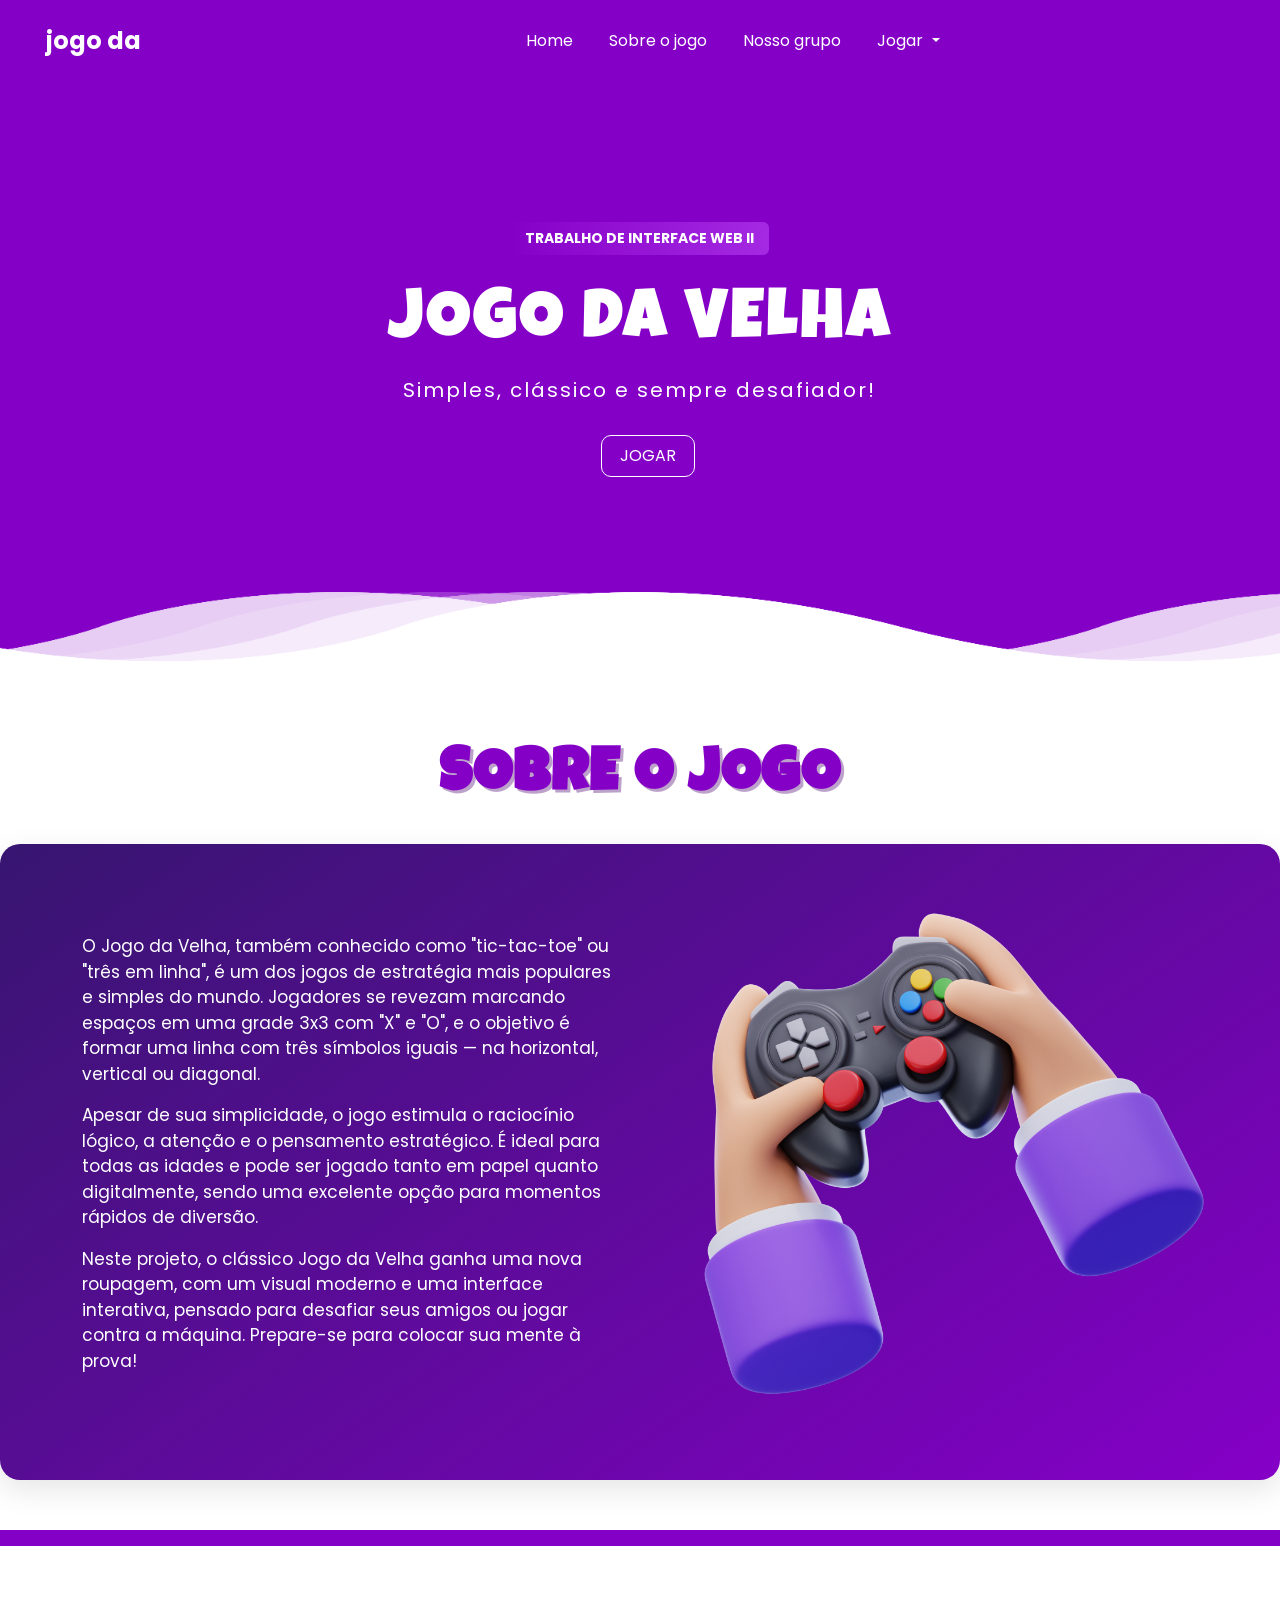
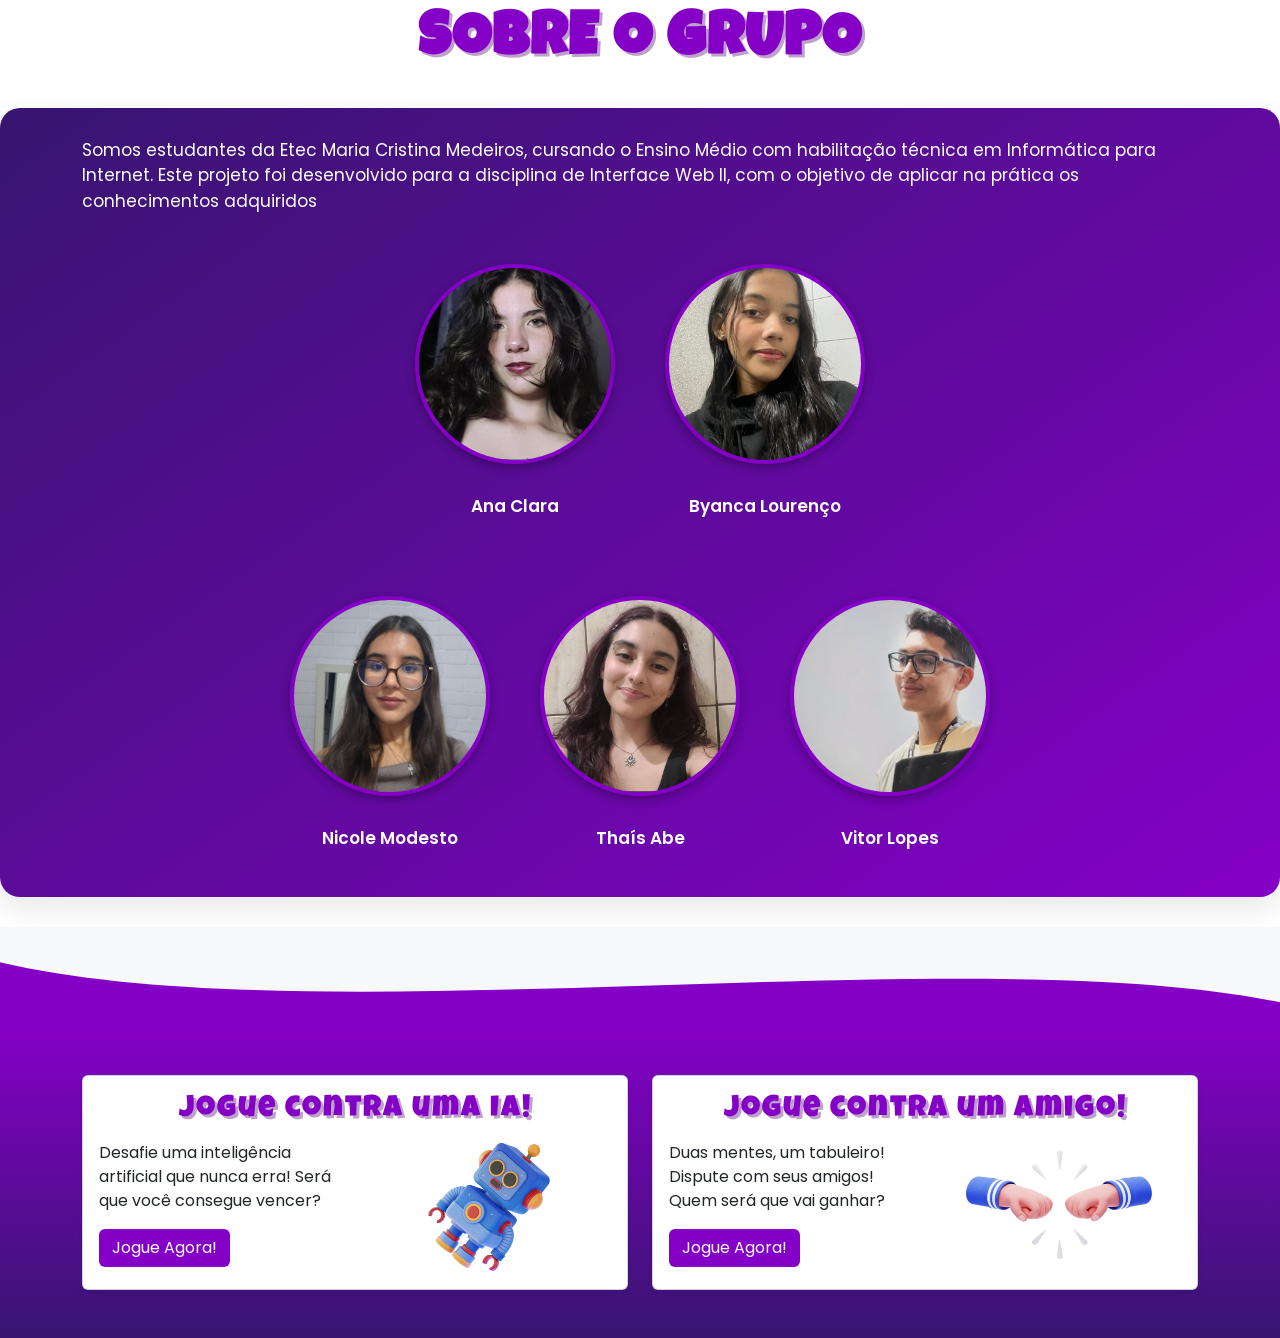
==== index.html @ 5593e67e "Add files via upload" ====
<!DOCTYPE html>
<html lang="pt-br">
<head>
    <meta charset="UTF-8">
    <meta name="viewport" content="width=device-width, initial-scale=1.0">
    <title>jogo da velha</title>
    <!-- favicon -->
    <link rel="shortcut icon" href="img/favicon-32x32.png" type="image/x-icon">
    <!-- google gonts -->
    <link href="https://fonts.googleapis.com/css2?family=Poppins:wght@400;500;600;700&family=Luckiest+Guy&display=swap" rel="stylesheet">
    <!-- gootstrap css -->
    <link href="https://cdn.jsdelivr.net/npm/bootstrap@5.3.7/dist/css/bootstrap.min.css" rel="stylesheet">
    <!-- font awesome -->
    <link rel="stylesheet" href="https://cdnjs.cloudflare.com/ajax/libs/font-awesome/6.7.2/css/all.min.css">
    <!-- style css -->
    <link rel="stylesheet" href="css/style.css">
</head>
<body>

     <div class="banner">
        <video autoplay muted loop>
            <source src="img/video-fundo.mp4" type="video/mp4">
        </video>
    </div>

    <!-- navbar -->
    <nav class="navbar navbar-expand-lg navbar-dark bg-transparent px-4">
        <div class="container-fluid">
            <a class="navbar-brand logo" href="#">jogo da <span>velha</span></a>
            <button class="navbar-toggler" type="button" data-bs-toggle="collapse" data-bs-target="#navbarNavDropdown">
                <span class="navbar-toggler-icon"></span>
            </button>
            <div class="collapse navbar-collapse justify-content-center" id="navbarNavDropdown">
                <ul class="navbar-nav">
                    <li class="nav-item"><a class="nav-link" href="index.html">Home</a></li>
                    <li class="nav-item"><a class="nav-link" href="#sobre">Sobre o jogo</a></li>
                    <li class="nav-item"><a class="nav-link" href="#grupo">Nosso grupo</a></li>
                    <li class="nav-item dropdown">
                        <a class="nav-link dropdown-toggle" href="#" id="navbarDropdown" role="button" data-bs-toggle="dropdown">
                            Jogar
                        </a>
                        <ul class="dropdown-menu bg-light">
                            <li><a class="dropdown-item text-black" href="jogoia.html">Jogo vs IA</a></li>
                            <li><a class="dropdown-item text-black" href="jogoamigo.html">Jogo vs Amigo</a></li>
                        </ul>
                    </li>
                    
                </ul>
            </div>
        </div>
    </nav>

    <!-- homepage -->
    <section id="sobre" class="home container">
        <div class="row align-items-center">
            <div class="col-md-8 offset-md-2">
                <div class="tag mb-3">Trabalho de Interface Web II</div>
                <h1 class="main-title">JOGO DA VELHA</h1>
                <p class="subtitle">Simples, clássico e sempre desafiador!</p>
                <li class="btn quote-btn ms-3"><a class="nav-link" href="#jogar">JOGAR</a></li>
            </div>
        </div>
    </section>

    <!-- ondas -->
    <section class="ondas-box">
        <div class="onda" id="onda1"></div>
        <div class="onda" id="onda2"></div>
        <div class="onda" id="onda3"></div>
        <div class="onda" id="onda4"></div>

    </section>

    <!-- sobre o jogo -->
   <section class="sobre-jogo sec">
        <h1 class="titulo">SOBRE O JOGO</h1>
        <div class="container-jogo">
            <div class="container text-center">
                <div class="row">
                    <div class="col">
                        <p>
                           O Jogo da Velha, também conhecido como "tic-tac-toe" ou "três em linha", é um dos jogos de estratégia mais populares e simples do mundo. Jogadores se revezam marcando espaços em uma grade 3x3 com "X" e "O", e o objetivo é formar uma linha com três símbolos iguais — na horizontal, vertical ou diagonal.
                        </p>
                        <p>
                            Apesar de sua simplicidade, o jogo estimula o raciocínio lógico, a atenção e o pensamento estratégico. É ideal para todas as idades e pode ser jogado tanto em papel quanto digitalmente, sendo uma excelente opção para momentos rápidos de diversão.
                        </p>
                        <p>
                            Neste projeto, o clássico Jogo da Velha ganha uma nova roupagem, com um visual moderno e uma interface interativa, pensado para desafiar seus amigos ou jogar contra a máquina. Prepare-se para colocar sua mente à prova!
                        </p>
                    </div>
                    <div class="col">
                       <img src="img/mao-jogo.png" alt="Imagem do Jogo" class="flutuar" />
                    </div>
                </div>
            </div>
        </div>
    </section>

    <!-- sobre nós -->
    <section id="grupo" class="sobre-grupo sec">
        <h1 class="titulo">SOBRE O GRUPO</h1>
        <div class="container-jogo">
            <div class="container text-center">
                <div class="row">
                    <div class="col">
                        <p style="text-align: center, margin-tpo;">
                           Somos estudantes da Etec Maria Cristina Medeiros, cursando o Ensino Médio com habilitação técnica em Informática para Internet. Este projeto foi desenvolvido para a disciplina de Interface Web II, com o objetivo de aplicar na prática os conhecimentos adquiridos
                        </p>
                       
                        <div class="grupo-fotos">
                            <div class="linha linha-topo">
                                <div class="foto-circulo">
                                <img src="img/ftana.JPG" alt="Integrante 1">
                                <p>Ana Clara</p>
                                </div>
                                <div class="foto-circulo">
                                <img src="img/ftbya.jpg" alt="Integrante 2">
                                <p>Byanca Lourenço</p>
                                </div>
                            </div>
                            <div class="linha linha-baixo">
                                <div class="foto-circulo">
                                <img src="img/ftni.jpg" alt="Integrante 3">
                                <p>Nicole Modesto</p>
                                </div>
                                <div class="foto-circulo">
                                <img src="img/ftthais.JPG" alt="Integrante 4">
                                <p>Thaís Abe</p>
                                </div>
                                <div class="foto-circulo">
                                <img src="img/ftvitor.png" alt="Integrante 5">
                                <p>Vitor Lopes</p>
                                </div>
                            </div>
                            </div>
                        </div>
                    </div>                    
                </div>
            </div>
        </div>
    </section>     

   <!-- Escolha o Jogo -->
    <!-- Onda no topo -->
    <section id="jogar" class="escolhasec sec py-5 bg-light position-relative">
    <!-- Onda no topo da section -->
    <div class="onda-top">
        <svg viewBox="0 0 1440 100" preserveAspectRatio="none">
        <path fill="#f8f9fa" d="M0,40 C360,120 1080,0 1440,80 L1440,0 L0,0 Z">
            <animate attributeName="d" dur="6s" repeatCount="indefinite"
            values="
                M0,40 C360,120 1080,0 1440,80 L1440,0 L0,0 Z;
                M0,30 C360,100 1080,20 1440,70 L1440,0 L0,0 Z;
                M0,40 C360,120 1080,0 1440,80 L1440,0 L0,0 Z
            " />
        </path>
        </svg>
    </div>
    <div class="container">
        <div class="row g-4">
        <!-- Minimax -->
        <div class="col-md-6">
            <div class="card h-100 shadow-sm">
            <div class="card-body text-left">
                <h5 class="card-title">Jogue contra uma IA!</h5>
                <div class="row align-items-center">
                <div class="col-md-6">
                    <p>
                    Desafie uma inteligência artificial que nunca erra! Será que você consegue vencer?
                    </p>
                    <a href="jogoia.html" class="btn jogabtn text-left" role="button">Jogue Agora!</a>
                </div>
                <div class="col-md-6">
                    <img src="img/robovs.png" alt="Imagem do um Robo" class="img-fluid flutuar2 rounded">
                </div>
                </div>
            </div>
            </div>
        </div>

        <!-- Contra Amigo -->
        <div class="col-md-6">
            <div class="card h-100 shadow-sm">
            <div class="card-body text-left">
                <h5 class="card-title">Jogue contra um Amigo!</h5>
                <div class="row align-items-center">
                <div class="col-md-6">
                    <p>
                    Duas mentes, um tabuleiro! Dispute com seus amigos! Quem será que vai ganhar?
                    </p>
                    <a href="jogoamigo.html" class="btn jogabtn text-left" role="button">Jogue Agora!</a>
                </div>
                <div class="col-md-6">
                    <img src="img/amigovs.png" alt="Imagem de Mãos" class="img-fluid flutuar2 rounded">
                </div>
                
                </div>
            </div>
            </div>
        </div>
        </div>
    </div>
    </section>

    <!-- js -->
    <script src="https://cdn.jsdelivr.net/npm/bootstrap@5.3.7/dist/js/bootstrap.bundle.min.js"></script>
    <script src="js/script.js"></script>
</body>
</html>
---- css/style.css ----
@import url('https://fonts.googleapis.com/css2?family=Poppins:wght@400;500;600;700&family=Luckiest+Guy&display=swap');


html {
  scroll-behavior: smooth;
} 

:root{
    --roxo: #8500c7;
    --roxo2: #a529e3;
}

body {
    margin: 0;
    font-family: "Poppins", sans-serif;
    background: var(--roxo);
    color: white;
}

.sec{
    background-color: #fff;
    margin-top: -10px;
}

/* video do fundo  */

.banner video {
    position: fixed;
    top: 0;
    left: 0;
    min-width: 100%;
    min-height: 100%;
    object-fit: cover;
    z-index: -1; 
}

.banner .content, 
nav.navbar {
    position: relative;
    z-index: 1;
}

/* navbar */

nav{
    margin: 10px;
}

.logo {
    font-size: 24px;
    font-weight: bold;
}

.logo span {
    color: var(--roxo);
}

.navbar-nav .nav-link {
    color: white;
    margin: 0 10px;
}

.navbar-nav .nav-link:hover,
.navbar-nav .dropdown-item:hover {
  color: var(--roxo2); 
}


.quote-btn {
    padding: 8px 18px;
    border: 1px solid white;
    background: transparent;
    color: white;
    cursor: pointer;
    border-radius: 10px;
    transition: background 0.3s, color 0.3s;
}

.quote-btn:hover {
    background: var(--roxo);
    color: #fff;
    border: 1px solid var(--roxo);
}

.btn-resp{
    display: none;
}

/* homepage */

.home {
    display: flex;
    align-items: center;
    justify-content: center;
    text-align: center;
    color: white; 
    position: relative;
    z-index: 1; 
    margin-top: 150px;
}


.home .row {
    width: 100%;
    max-width: 800px; 
}

.home .tag {
    display: inline-block;
    background: linear-gradient(90deg, var(--roxo), var(--roxo2));
    color: #ffffff;
    padding: 6px 15px;
    font-weight: bold;
    border-radius: 6px;
    text-transform: uppercase;
    font-size: 14px;
}

.main-title {
    font-family: "Luckiest Guy", cursive;
    font-size: 70px;
    margin: 10px 0;
    text-shadow: 3px 3px var(--roxo);
    letter-spacing: 2px;
}

.subtitle {
    font-size: 20px;
    letter-spacing: 2px;
    margin-bottom: 30px;
    color: white;
}


/* ondas */

section.ondas-box {
    position: relative;
    width: 100%;
    height: 150px;
    z-index: 2;
    margin-top: 65px; 
}

.onda{
    width: 100%;
    height: 100px;
    position: absolute;
    bottom: 0;
    background-image: url(../img/wave.png);
    background-size: 1000px 100px;

    animation: ondaAnimada 5s ease-in-out infinite alternate;
}

@keyframes ondaAnimada {
    0%{
        transform: translateY(0px);
    }
    100%{
        transform: translateY(10px);
    }
}

#onda1{
    z-index: 1000;
    opacity: 1;
    background-position-x: 400;
}
#onda2{
    z-index: 999;
    opacity: 0.5;
    background-position-x: 300px;
}
#onda3{
    z-index: 998;
    opacity: 0.2;
    background-position-x: 200px;
}
#onda4{
    z-index: 997;
    opacity: 0.8;
    background-position-x: 100px;
}

/* sobre o jogo */

.titulo{
    font-family: "Luckiest Guy", cursive;
    font-size: 50px;
    color: var(--roxo);
    margin: 10px 0;
    text-shadow: 3px 3px #bca1ca;
    letter-spacing: 2px;
    text-align: center;
}

.sobre-jogo {
  padding: 50px 0;
  background-color: #ffffff;
  margin-bottom: 2%; 
}

.titulo {
  text-align: center;
  font-size: 60px;
  margin-bottom: 30px;
  font-weight: 700;
}

.container-jogo {
  max-width: 1300px;
  margin: 0 auto;
  background: linear-gradient(145deg, #371570, #8500c7);
  border-radius: 20px;
  padding: 30px;
  box-shadow: 0 10px 30px rgba(0, 0, 0, 0.1);
}

.container-jogo .row {
  display: flex;
  flex-wrap: wrap;
  align-items: center;
  justify-content: center;
  gap: 20px;
}

.container-jogo img {
  max-width: 100%;
  height: auto;
  display: block;
  margin: 20px;
}

.container-jogo .col p{
    text-align: left;
    font-size: 17px;
}

.flutuar {
  animation: flutuar 2s ease-in-out infinite;
  display: inline-block;
}

/* Animação */
@keyframes flutuar {
  0% {
    transform: translateY(0);
  }
  50% {
    transform: translateY(-20px);
  }
  100% {
    transform: translateY(0);
  }
}

/* Escolha o seu jogo */

.escolhasec{
    padding: 50px 0;
    background:linear-gradient(to bottom,  #8500c7,#371570);

}

.titulo2{
    font-family: "Luckiest Guy", cursive;
    font-size: 50px;
    color: white;
    margin: 10px 0;
    text-shadow: 3px 3px #bca1ca;
    letter-spacing: 2px;
    text-align: center;
}

.container-jogo2 {
  max-width: 1300px;
  margin: 0 auto;
  background: white;
  border-radius: 20px;
  padding: 30px;
  box-shadow: 0 10px 30px rgba(0, 0, 0, 0.1);
  margin-top: 1%;
}

.container-jogo2 .row {
  display: flex;
  flex-wrap: wrap;
  align-items: center;
  justify-content: center;
  gap: 20px;
}

.container-jogo2 .col p{
    text-align: left;
    font-size: 17px;
    color: black;
}

.container-jogo2 img {
  max-width: 100%;
  height: auto;
  display: block;
  margin: 20px;
}

.container-jogo2 .col p{
    text-align: left;
    font-size: 17px;
}

.flutuar2 {
  animation: flutuar 2s ease-in-out infinite;
  display: inline-block;
}

.card-title{
    font-family: "Luckiest Guy", cursive;
    font-size: 30px;
    color: var(--roxo);
    text-shadow: 3px 3px #bca1ca;
    letter-spacing: 2px;
    text-align: center;
    
}

.jogabtn{
    color:white;
    background-color: #8500c7;

}

.jogabtn:hover{
    color:white;
    background-color: #5d008b;

}

.onda-top {
  position: absolute;
  top: -100px; 
  left: 0;
  width: 100%;
  height: 100px;
  overflow: hidden;
  line-height: 0;
  z-index: 10; 
  background:  #8500c7;

}

.onda-top svg {
  display: block;
  width: 100%;
  height: 100%;
}

/* sobre o grupo */

.sobre-grupo {
  padding: 50px 0;
  background-color: #ffffff;
  margin-bottom: 7%; 
}

.grupo-fotos {
  display: flex;
  flex-direction: column;
  align-items: center;
  gap: 40px;
  margin-top: 30px;
}

.linha {
  display: flex;
  justify-content: center;
  gap: 50px;
  flex-wrap: wrap;
}

.foto-circulo {
  display: flex;
  flex-direction: column;
  align-items: center;
  text-align: center;
  width: 200px; /* igual ao tamanho da imagem */
}

.foto-circulo img {
  width: 200px;
  height: 200px;
  border-radius: 50%;
  object-fit: cover;
  border: 4px solid #8500c7;
  box-shadow: 0 4px 10px rgba(0, 0, 0, 0.3);
  transition: transform 0.3s ease;
}

.foto-circulo img:hover {
  transform: scale(1.1);
}

.foto-circulo p {
  margin-top: 10px;
  font-weight: 600;
  color: #ffffff;
  text-align: center;
}

/* medias */

@media (max-width: 800px) {

    .main-title {
        font-size: 40px;
    }
    .contact-btn {
        font-size: 14px;
        padding: 8px 20px;
    }

    .quote-btn{
        display: none;
    }

    .btn-resp{
        display: flex;
    } 

    .container-jogo,
    .container {
        max-width: 90% !important;
        padding: 20px !important;
        margin: 0 auto 40px auto !important;
    }

    .container-jogo .row,
    .escolhasec .row {
        flex-direction: column !important;
        align-items: center !important;
        gap: 15px !important;
    }

    .container-jogo .col,
    .escolhasec .col-md-6 {
        max-width: 100% !important;
        flex: 0 0 100% !important;
        text-align: center !important;
    }

    .container-jogo p,
    .escolhasec p {
        text-align: center !important;
        font-size: 16px !important;
    }

    .container-jogo img,
    .escolhasec img {
        max-width: 100% !important;
    }


}
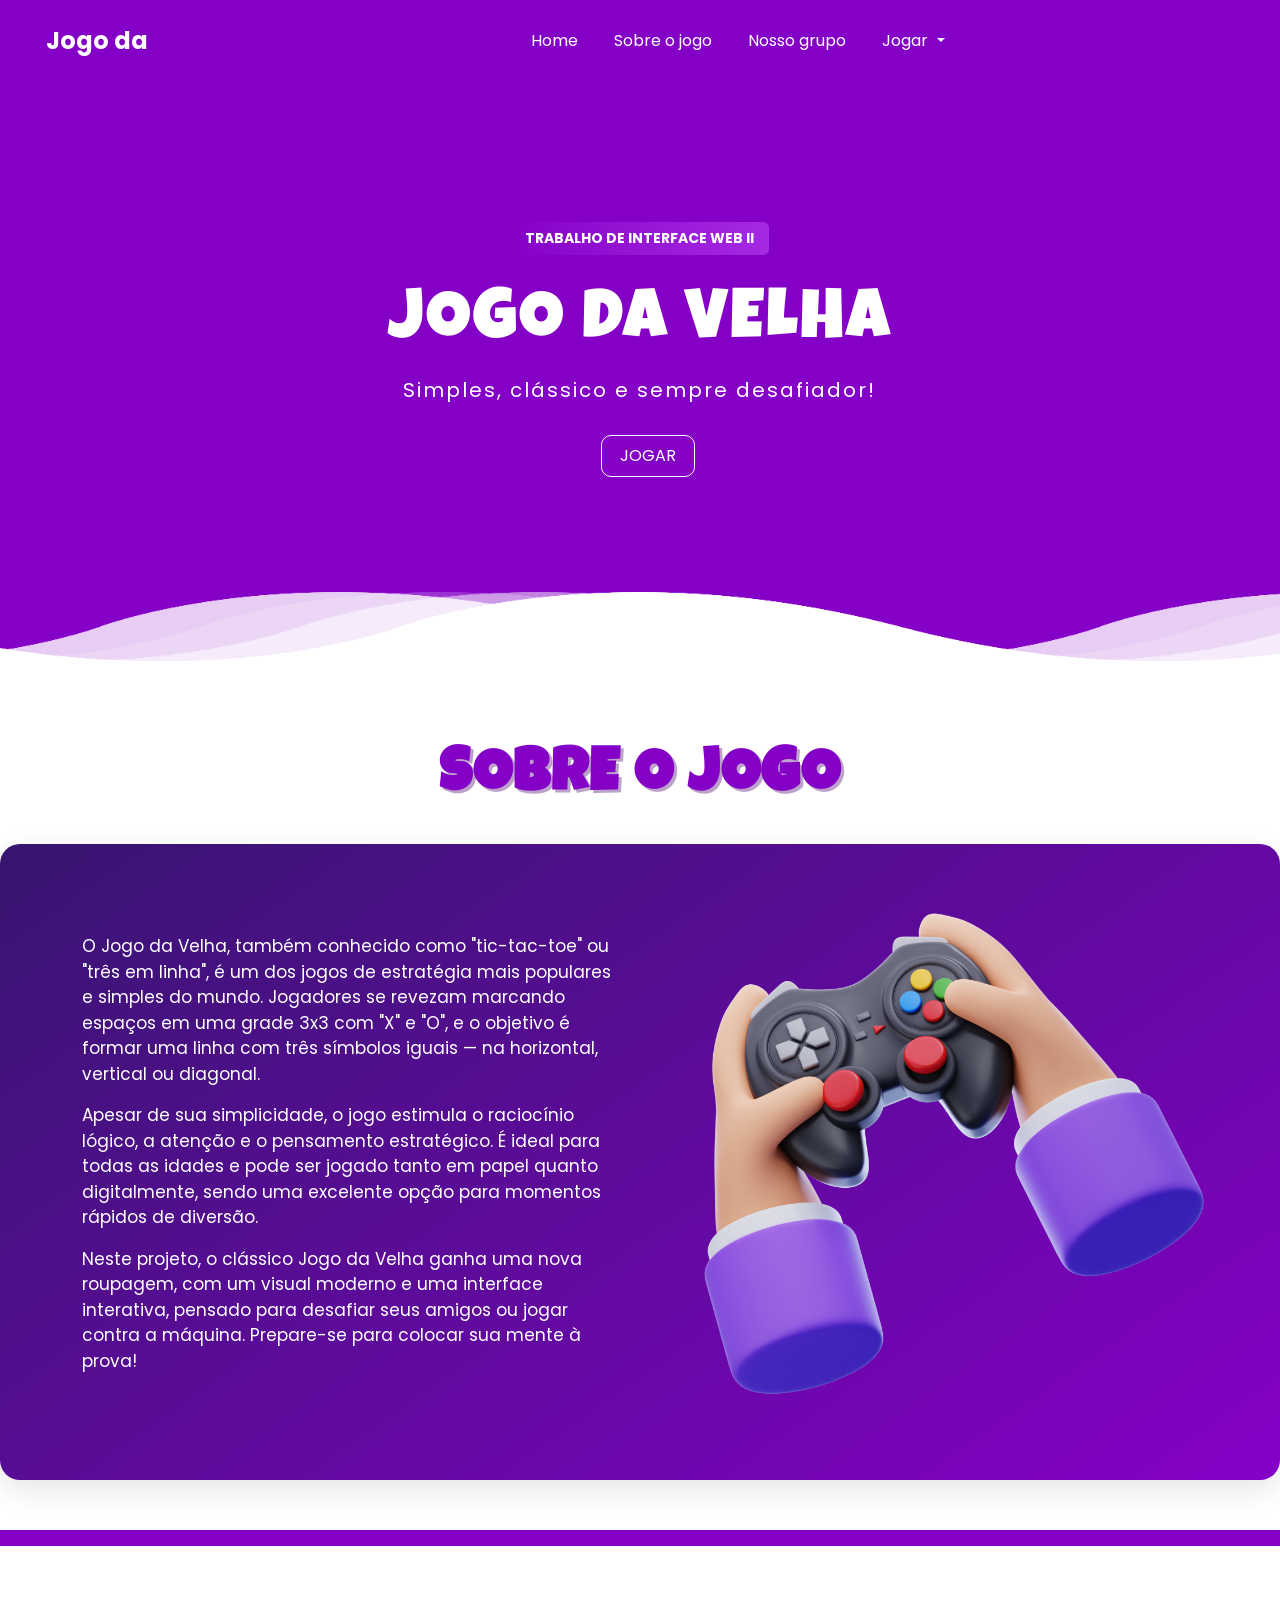
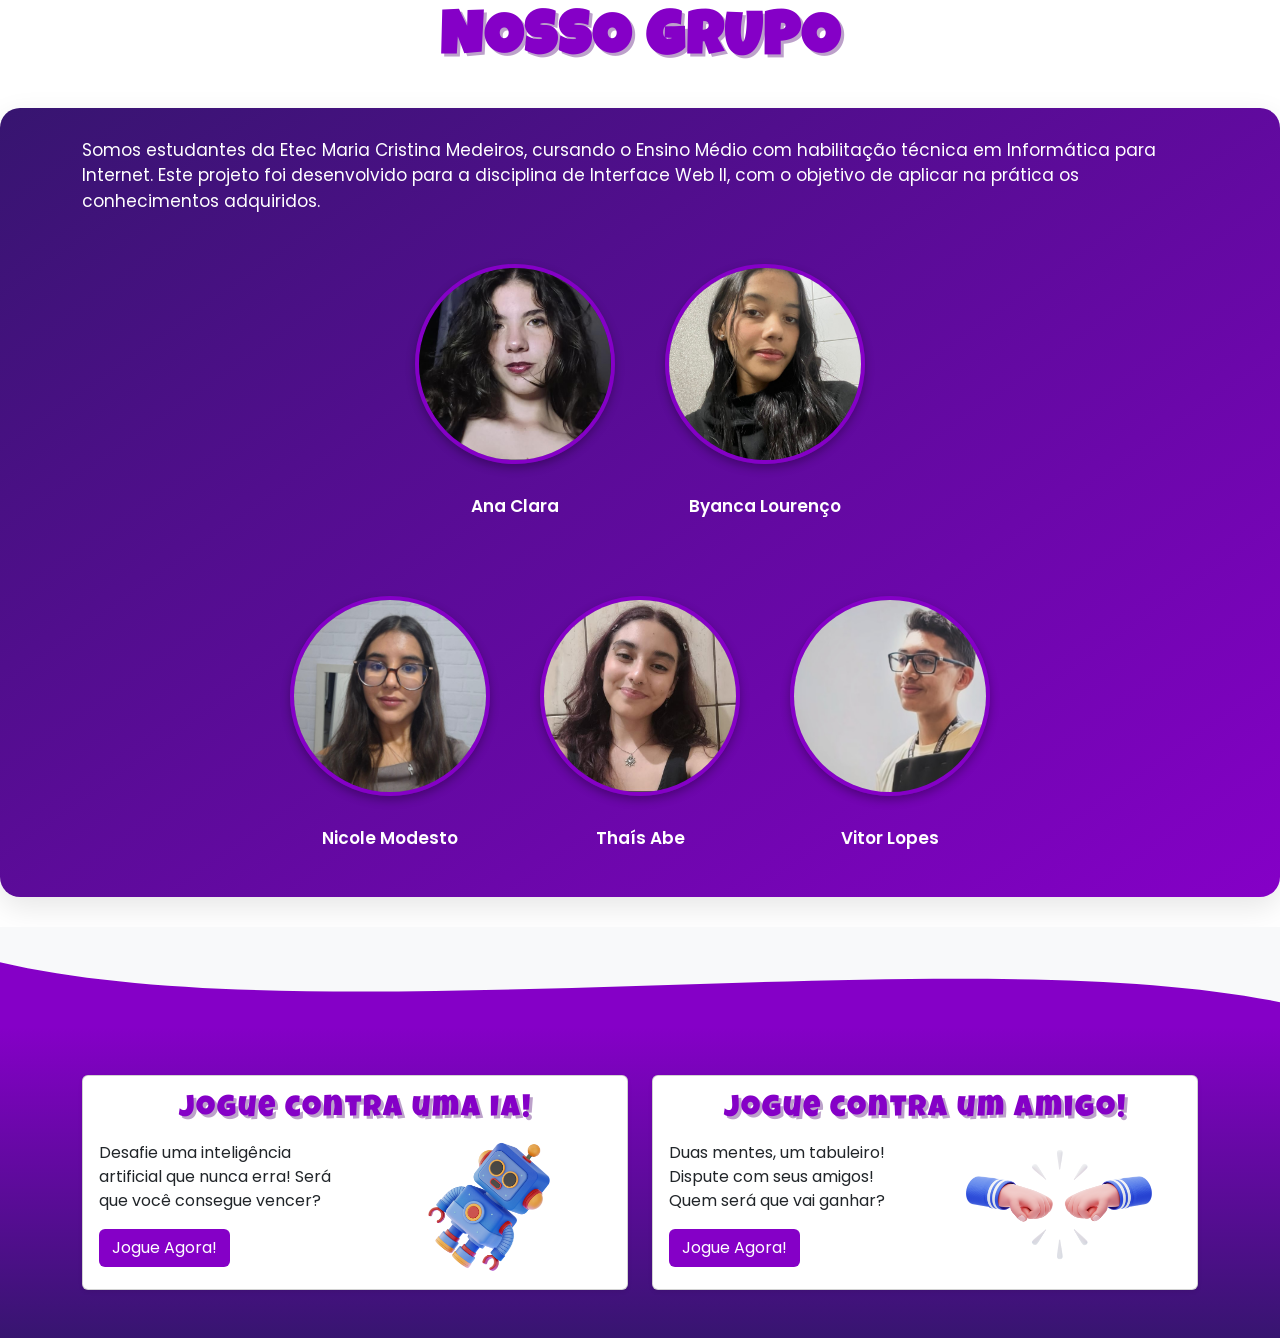
==== commit 5998ccba: "Add files via upload" ====
--- a/index.html
+++ b/index.html
@@ -26,7 +26,7 @@
     <!-- navbar -->
     <nav class="navbar navbar-expand-lg navbar-dark bg-transparent px-4">
         <div class="container-fluid">
-            <a class="navbar-brand logo" href="#">jogo da <span>velha</span></a>
+            <a class="navbar-brand logo" href="#">Jogo da <span>Velha</span></a>
             <button class="navbar-toggler" type="button" data-bs-toggle="collapse" data-bs-target="#navbarNavDropdown">
                 <span class="navbar-toggler-icon"></span>
             </button>
@@ -98,13 +98,13 @@
 
     <!-- sobre nós -->
     <section id="grupo" class="sobre-grupo sec">
-        <h1 class="titulo">SOBRE O GRUPO</h1>
+        <h1 class="titulo">NOSSO GRUPO</h1>
         <div class="container-jogo">
             <div class="container text-center">
                 <div class="row">
                     <div class="col">
                         <p style="text-align: center, margin-tpo;">
-                           Somos estudantes da Etec Maria Cristina Medeiros, cursando o Ensino Médio com habilitação técnica em Informática para Internet. Este projeto foi desenvolvido para a disciplina de Interface Web II, com o objetivo de aplicar na prática os conhecimentos adquiridos
+                           Somos estudantes da Etec Maria Cristina Medeiros, cursando o Ensino Médio com habilitação técnica em Informática para Internet. Este projeto foi desenvolvido para a disciplina de Interface Web II, com o objetivo de aplicar na prática os conhecimentos adquiridos.
                         </p>
                        
                         <div class="grupo-fotos">
